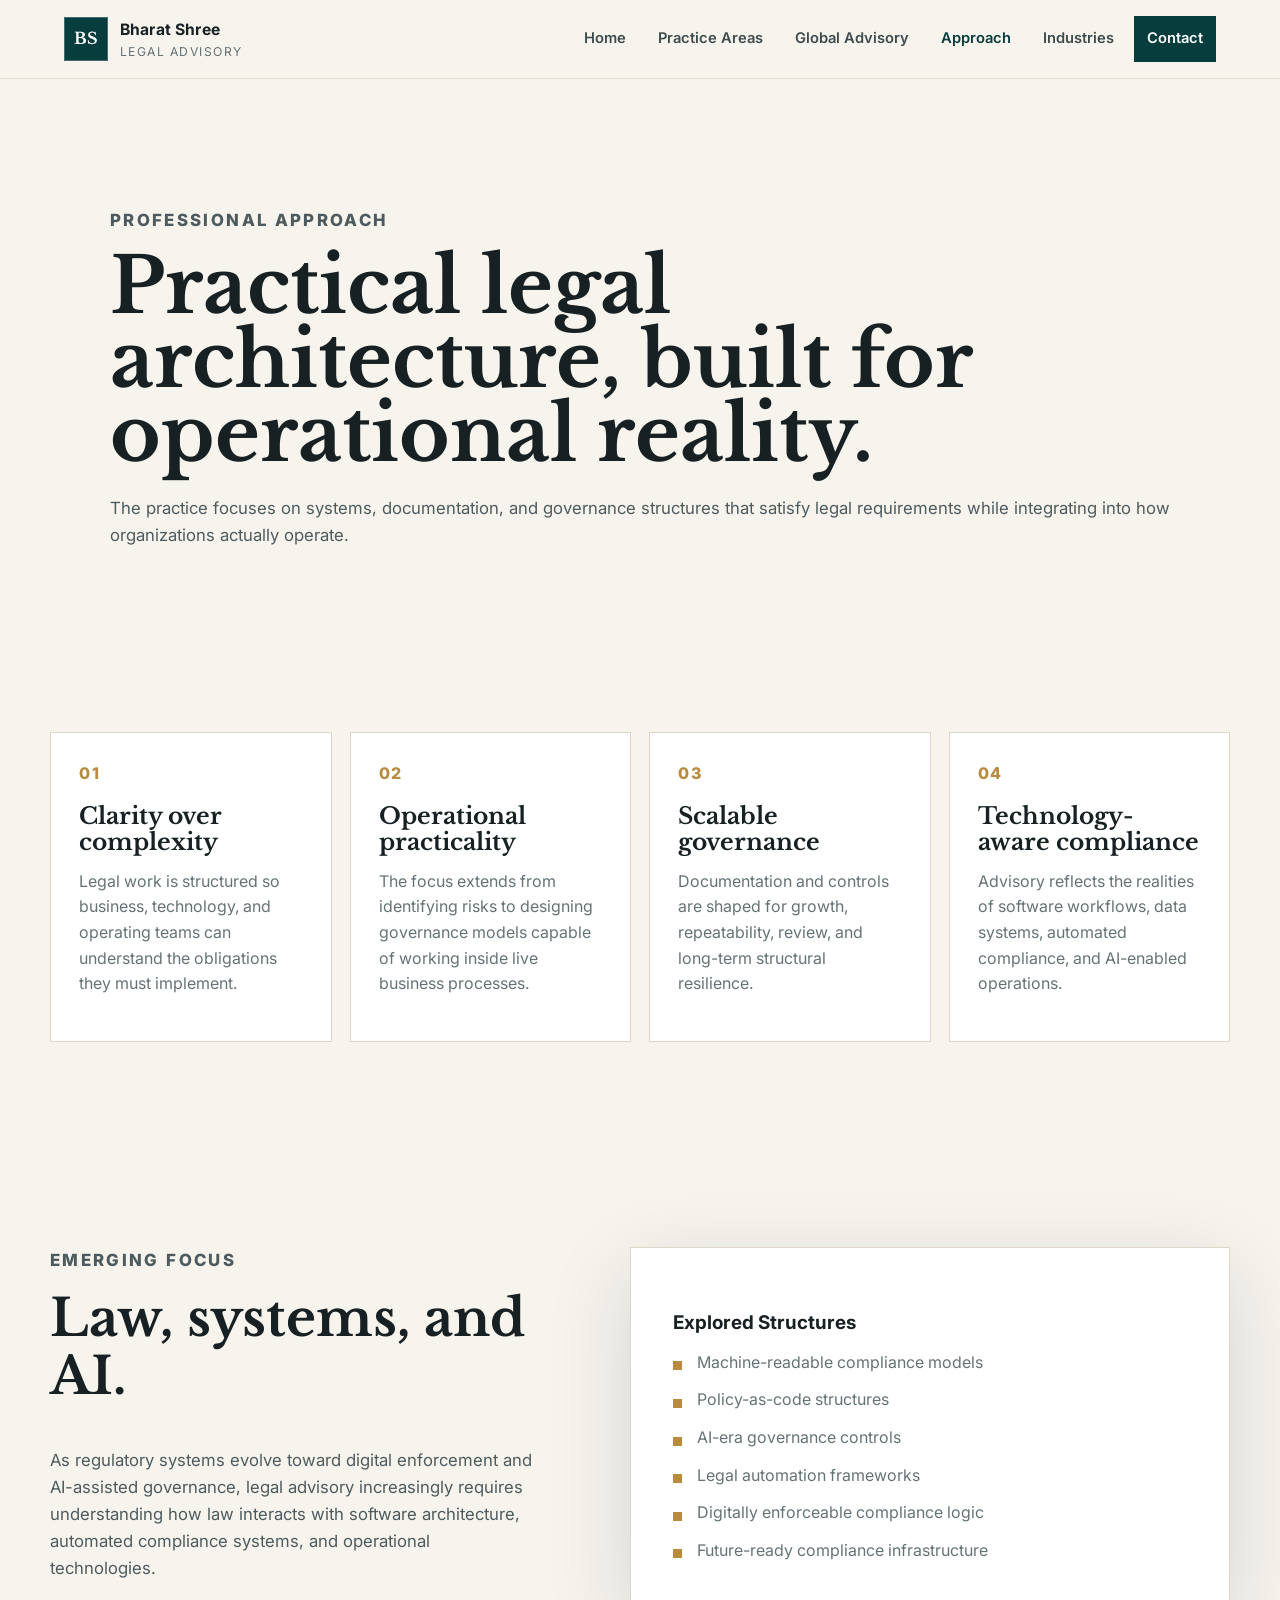
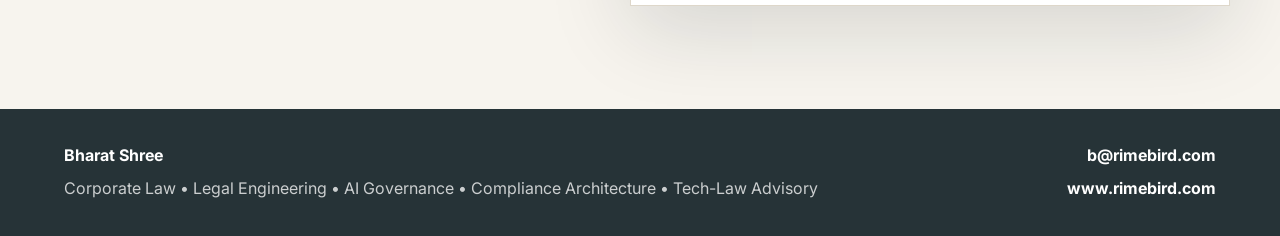
==== approach.html @ 2cadc12c "Add files via upload" ====
<!DOCTYPE html>
<html lang="en">
<head>
  <meta charset="UTF-8">
  <meta name="viewport" content="width=device-width, initial-scale=1.0">
  <title>Professional Approach | Bharat Shree</title>
  <meta name="description" content="Practical legal architecture, scalable governance, technology-aware compliance, and law, systems, and AI advisory.">
  <link rel="preconnect" href="https://fonts.googleapis.com">
  <link rel="preconnect" href="https://fonts.gstatic.com" crossorigin>
  <link href="https://fonts.googleapis.com/css2?family=Inter:wght@400;500;600;700;800&family=Libre+Baskerville:wght@400;700&display=swap" rel="stylesheet">
  <link rel="stylesheet" href="styles.css">
</head>
<body>
  <header class="site-header">
    <a class="brand" href="index.html"><span class="brand-mark">BS</span><span><strong>Bharat Shree</strong><small>Legal Advisory</small></span></a>
    <button class="nav-toggle" type="button" aria-expanded="false" aria-controls="site-nav"><span></span><span></span><span></span></button>
    <nav class="site-nav" id="site-nav" aria-label="Primary navigation">
      <a href="index.html">Home</a><a href="practice-areas.html">Practice Areas</a><a href="global-advisory.html">Global Advisory</a><a class="active" href="approach.html">Approach</a><a href="industries.html">Industries</a><a class="nav-cta" href="contact.html">Contact</a>
    </nav>
  </header>

  <main>
    <section class="page-hero">
      <p class="eyebrow">Professional Approach</p>
      <h1>Practical legal architecture, built for operational reality.</h1>
      <p>The practice focuses on systems, documentation, and governance structures that satisfy legal requirements while integrating into how organizations actually operate.</p>
    </section>

    <section class="section principle-grid">
      <div class="principle"><span>01</span><h2>Clarity over complexity</h2><p>Legal work is structured so business, technology, and operating teams can understand the obligations they must implement.</p></div>
      <div class="principle"><span>02</span><h2>Operational practicality</h2><p>The focus extends from identifying risks to designing governance models capable of working inside live business processes.</p></div>
      <div class="principle"><span>03</span><h2>Scalable governance</h2><p>Documentation and controls are shaped for growth, repeatability, review, and long-term structural resilience.</p></div>
      <div class="principle"><span>04</span><h2>Technology-aware compliance</h2><p>Advisory reflects the realities of software workflows, data systems, automated compliance, and AI-enabled operations.</p></div>
    </section>

    <section class="section two-column">
      <div class="text-block">
        <p class="section-kicker">Emerging Focus</p>
        <h2>Law, systems, and AI.</h2>
        <p>As regulatory systems evolve toward digital enforcement and AI-assisted governance, legal advisory increasingly requires understanding how law interacts with software architecture, automated compliance systems, and operational technologies.</p>
      </div>
      <div class="framework-card">
        <h3>Explored Structures</h3>
        <ul class="check-list compact">
          <li>Machine-readable compliance models</li>
          <li>Policy-as-code structures</li>
          <li>AI-era governance controls</li>
          <li>Legal automation frameworks</li>
          <li>Digitally enforceable compliance logic</li>
          <li>Future-ready compliance infrastructure</li>
        </ul>
      </div>
    </section>
  </main>

  <footer class="site-footer">
    <div><strong>Bharat Shree</strong><p>Corporate Law &bull; Legal Engineering &bull; AI Governance &bull; Compliance Architecture &bull; Tech-Law Advisory</p></div>
    <div class="footer-links"><a href="mailto:b@rimebird.com">b@rimebird.com</a><a href="http://www.rimebird.com">www.rimebird.com</a></div>
  </footer>
  <script src="script.js"></script>
</body>
</html>
---- styles.css ----
:root {
  --ink: #172022;
  --muted: #667376;
  --paper: #f7f4ee;
  --surface: #ffffff;
  --line: #ded7ca;
  --teal: #0d5a57;
  --teal-dark: #073e3d;
  --gold: #b98b3f;
  --slate: #263337;
  --shadow: 0 24px 80px rgba(15, 29, 32, 0.14);
}

* {
  box-sizing: border-box;
}

html {
  scroll-behavior: smooth;
}

body {
  margin: 0;
  font-family: "Inter", Arial, sans-serif;
  color: var(--ink);
  background: var(--paper);
  line-height: 1.6;
}

a {
  color: inherit;
  text-decoration: none;
}

p, h1, h2, h3 {
  margin-top: 0;
}

.site-header {
  position: sticky;
  top: 0;
  z-index: 20;
  display: flex;
  align-items: center;
  justify-content: space-between;
  gap: 24px;
  padding: 16px clamp(20px, 5vw, 64px);
  background: rgba(247, 244, 238, 0.94);
  border-bottom: 1px solid rgba(222, 215, 202, 0.8);
  backdrop-filter: blur(16px);
}

.brand {
  display: flex;
  align-items: center;
  gap: 12px;
  min-width: max-content;
}

.brand-mark {
  display: grid;
  place-items: center;
  width: 44px;
  height: 44px;
  color: #fff;
  background: var(--teal-dark);
  border: 1px solid rgba(255, 255, 255, 0.24);
  font-family: "Libre Baskerville", Georgia, serif;
  font-weight: 700;
}

.brand strong {
  display: block;
  font-size: 0.98rem;
  letter-spacing: 0.01em;
}

.brand small {
  display: block;
  color: var(--muted);
  font-size: 0.76rem;
  text-transform: uppercase;
  letter-spacing: 0.12em;
}

.site-nav {
  display: flex;
  align-items: center;
  gap: 8px;
}

.site-nav a {
  padding: 10px 12px;
  color: #3f4c4e;
  font-size: 0.92rem;
  font-weight: 600;
}

.site-nav a:hover,
.site-nav a.active {
  color: var(--teal-dark);
}

.site-nav .nav-cta {
  color: #fff;
  background: var(--teal-dark);
  border: 1px solid var(--teal-dark);
}

.site-nav .nav-cta:hover,
.site-nav .nav-cta.active {
  color: #fff;
  background: var(--teal);
}

.nav-toggle {
  display: none;
  width: 42px;
  height: 42px;
  padding: 10px;
  border: 1px solid var(--line);
  background: transparent;
}

.nav-toggle span {
  display: block;
  height: 2px;
  margin: 5px 0;
  background: var(--ink);
}

.hero {
  position: relative;
  min-height: calc(100vh - 78px);
  display: flex;
  align-items: center;
  padding: clamp(64px, 9vw, 120px) clamp(20px, 5vw, 72px);
  overflow: hidden;
  color: #fff;
}

.hero-media,
.hero-overlay {
  position: absolute;
  inset: 0;
}

.hero-media {
  background: url("assets/legal-tech-hero.png") center right / cover no-repeat;
  transform: scale(1.02);
}

.hero-overlay {
  background:
    linear-gradient(90deg, rgba(7, 22, 24, 0.92) 0%, rgba(7, 26, 29, 0.78) 38%, rgba(7, 26, 29, 0.38) 68%, rgba(7, 26, 29, 0.24) 100%),
    linear-gradient(0deg, rgba(7, 26, 29, 0.44), rgba(7, 26, 29, 0.06));
}

.hero-content {
  position: relative;
  width: min(720px, 100%);
}

.eyebrow,
.section-kicker {
  color: var(--gold);
  font-size: 0.78rem;
  font-weight: 800;
  letter-spacing: 0.14em;
  text-transform: uppercase;
}

.hero h1,
.page-hero h1,
.contact-hero h1 {
  margin-bottom: 24px;
  font-family: "Libre Baskerville", Georgia, serif;
  font-size: clamp(3.2rem, 8vw, 7.2rem);
  line-height: 0.96;
  letter-spacing: 0;
}

.hero-copy {
  max-width: 650px;
  color: rgba(255, 255, 255, 0.84);
  font-size: clamp(1.08rem, 2vw, 1.32rem);
}

.hero-actions {
  display: flex;
  flex-wrap: wrap;
  gap: 14px;
  margin-top: 34px;
}

.button {
  display: inline-flex;
  align-items: center;
  justify-content: center;
  min-height: 48px;
  padding: 13px 20px;
  border: 1px solid rgba(255, 255, 255, 0.34);
  font-weight: 700;
}

.button.primary {
  color: var(--ink);
  background: #fff;
}

.button.secondary {
  color: #fff;
  background: rgba(255, 255, 255, 0.08);
}

.section {
  width: min(1180px, calc(100% - 40px));
  margin: 0 auto;
  padding: clamp(64px, 8vw, 104px) 0;
}

.intro-grid,
.split-panel,
.two-column {
  display: grid;
  grid-template-columns: 0.9fr 1.1fr;
  gap: clamp(36px, 7vw, 96px);
  align-items: start;
}

h2 {
  font-family: "Libre Baskerville", Georgia, serif;
  font-size: clamp(2rem, 4vw, 3.4rem);
  line-height: 1.12;
  letter-spacing: 0;
}

.lead-stack p,
.text-block p,
.page-hero p {
  color: #4e5b5e;
  font-size: 1.05rem;
}

.band {
  background: #fffaf0;
  border-top: 1px solid var(--line);
  border-bottom: 1px solid var(--line);
}

.section-heading {
  max-width: 780px;
  margin-bottom: 38px;
}

.capability-grid {
  display: grid;
  grid-template-columns: repeat(4, minmax(0, 1fr));
  gap: 18px;
}

.capability-card {
  min-height: 280px;
  padding: 26px;
  background: var(--surface);
  border: 1px solid var(--line);
  box-shadow: 0 12px 34px rgba(23, 32, 34, 0.05);
}

.capability-card span,
.number,
.principle span {
  color: var(--gold);
  font-weight: 800;
  letter-spacing: 0.12em;
}

.capability-card h3,
.snapshot h3,
.framework-card h3,
.contact-card p {
  margin: 18px 0 12px;
  font-size: 1.18rem;
}

.capability-card p,
.snapshot li,
.framework-card li,
.principle p,
.practice-detail li {
  color: var(--muted);
}

.quote-block {
  padding-left: 24px;
  border-left: 4px solid var(--gold);
}

.quote-block h2 {
  font-size: clamp(1.65rem, 3.2vw, 2.8rem);
}

.quote-block p {
  color: var(--teal);
  font-weight: 800;
  text-transform: uppercase;
  letter-spacing: 0.12em;
}

.snapshot,
.framework-card,
.contact-card {
  padding: clamp(28px, 4vw, 42px);
  background: var(--surface);
  border: 1px solid var(--line);
  box-shadow: var(--shadow);
}

.check-list {
  display: grid;
  gap: 12px;
  margin: 0 0 26px;
  padding: 0;
  list-style: none;
}

.check-list li {
  position: relative;
  padding-left: 24px;
}

.check-list li::before {
  content: "";
  position: absolute;
  left: 0;
  top: 0.72em;
  width: 9px;
  height: 9px;
  background: var(--gold);
}

.check-list.compact {
  margin-bottom: 0;
}

.text-link {
  color: var(--teal-dark);
  font-weight: 800;
  border-bottom: 2px solid var(--gold);
}

.page-hero {
  width: min(1060px, calc(100% - 40px));
  margin: 0 auto;
  padding: clamp(72px, 10vw, 132px) 0 clamp(36px, 6vw, 64px);
}

.page-hero.narrow {
  max-width: 920px;
}

.page-hero h1,
.contact-hero h1 {
  color: var(--ink);
  font-size: clamp(2.6rem, 6vw, 5.4rem);
}

.practice-list {
  display: grid;
  gap: 22px;
  padding-top: 30px;
}

.practice-detail {
  display: grid;
  grid-template-columns: 0.9fr 1.1fr;
  gap: 36px;
  padding: clamp(28px, 4vw, 44px);
  background: var(--surface);
  border: 1px solid var(--line);
}

.practice-detail h2 {
  margin: 8px 0 14px;
  font-size: clamp(1.8rem, 3vw, 2.6rem);
}

.practice-detail ul {
  margin: 0;
  padding-left: 20px;
}

.practice-detail li + li {
  margin-top: 10px;
}

.principle-grid {
  display: grid;
  grid-template-columns: repeat(4, minmax(0, 1fr));
  gap: 18px;
}

.principle {
  padding: 28px;
  background: #fff;
  border: 1px solid var(--line);
}

.principle h2 {
  margin: 16px 0 14px;
  font-size: 1.45rem;
}

.tag-cloud,
.industry-grid {
  display: grid;
  grid-template-columns: repeat(5, minmax(0, 1fr));
  gap: 12px;
}

.tag-cloud span,
.industry-grid div {
  display: flex;
  align-items: center;
  min-height: 72px;
  padding: 16px 18px;
  background: #fff;
  border: 1px solid var(--line);
  color: #445053;
  font-weight: 700;
}

.industry-grid {
  grid-template-columns: repeat(3, minmax(0, 1fr));
}

.contact-hero {
  width: min(1120px, calc(100% - 40px));
  min-height: calc(100vh - 192px);
  margin: 0 auto;
  padding: clamp(72px, 10vw, 132px) 0;
  display: grid;
  grid-template-columns: 1fr 420px;
  gap: clamp(36px, 7vw, 86px);
  align-items: center;
}

.contact-card p {
  margin-bottom: 4px;
  color: var(--gold);
  font-weight: 800;
  text-transform: uppercase;
  letter-spacing: 0.12em;
}

.contact-card a {
  display: block;
  margin-bottom: 24px;
  color: var(--teal-dark);
  font-size: 1.35rem;
  font-weight: 800;
  overflow-wrap: anywhere;
}

.site-footer {
  display: flex;
  justify-content: space-between;
  gap: 28px;
  padding: 34px clamp(20px, 5vw, 64px);
  color: rgba(255, 255, 255, 0.76);
  background: var(--slate);
}

.site-footer strong {
  color: #fff;
}

.site-footer p {
  margin: 8px 0 0;
  max-width: 760px;
}

.footer-links {
  display: grid;
  align-content: center;
  gap: 8px;
  text-align: right;
  color: #fff;
  font-weight: 700;
}

@media (max-width: 980px) {
  .nav-toggle {
    display: block;
  }

  .site-nav {
    position: absolute;
    top: 77px;
    left: 0;
    right: 0;
    display: none;
    flex-direction: column;
    align-items: stretch;
    padding: 14px 20px 22px;
    background: var(--paper);
    border-bottom: 1px solid var(--line);
  }

  .site-nav.open {
    display: flex;
  }

  .site-nav a {
    padding: 13px 10px;
  }

  .capability-grid,
  .principle-grid,
  .tag-cloud,
  .industry-grid {
    grid-template-columns: repeat(2, minmax(0, 1fr));
  }

  .intro-grid,
  .split-panel,
  .two-column,
  .practice-detail,
  .contact-hero {
    grid-template-columns: 1fr;
  }

  .contact-hero {
    min-height: auto;
  }
}

@media (max-width: 640px) {
  .site-header {
    padding: 14px 16px;
  }

  .brand small {
    font-size: 0.68rem;
  }

  .hero {
    min-height: 760px;
    padding: 86px 20px 56px;
    align-items: flex-end;
  }

  .hero-overlay {
    background: linear-gradient(0deg, rgba(7, 22, 24, 0.96) 0%, rgba(7, 22, 24, 0.78) 56%, rgba(7, 22, 24, 0.28) 100%);
  }

  .hero-actions,
  .button {
    width: 100%;
  }

  .capability-grid,
  .principle-grid,
  .tag-cloud,
  .industry-grid {
    grid-template-columns: 1fr;
  }

  .site-footer {
    display: block;
  }

  .footer-links {
    margin-top: 22px;
    text-align: left;
  }
}
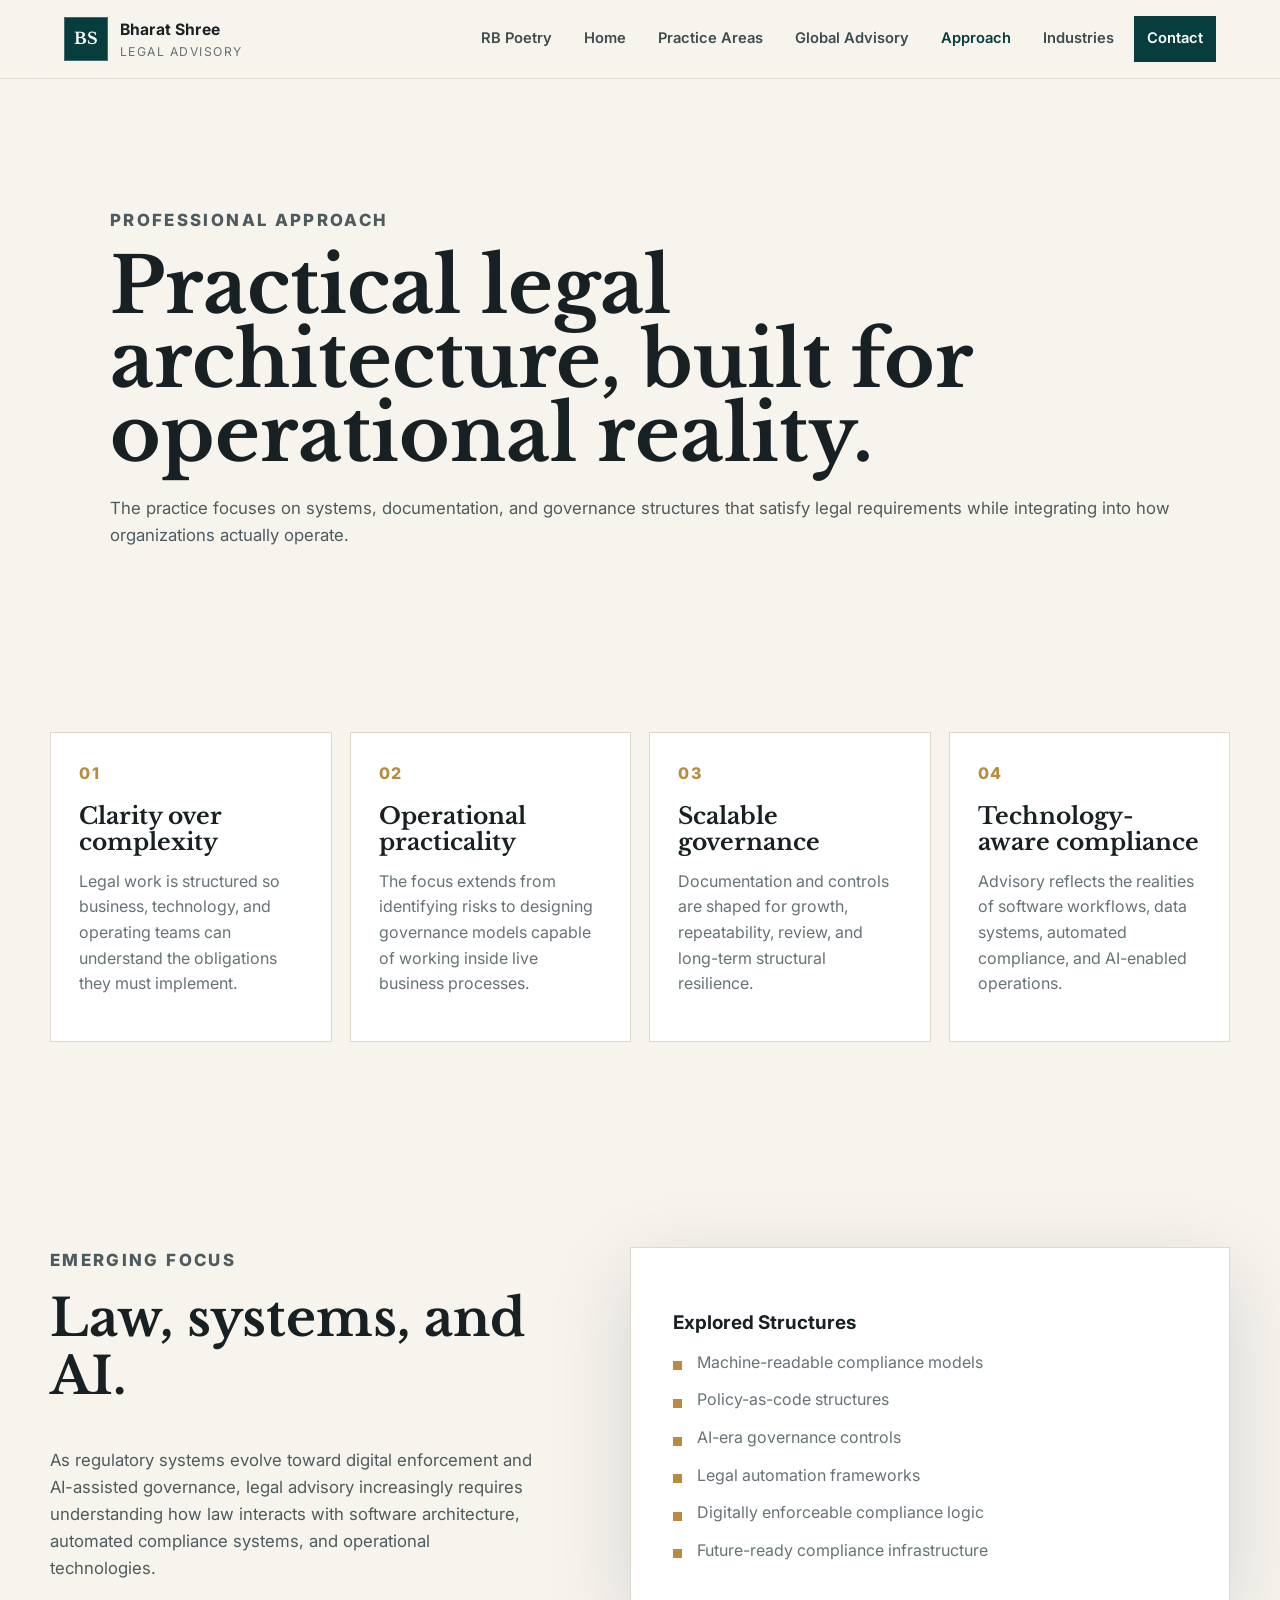
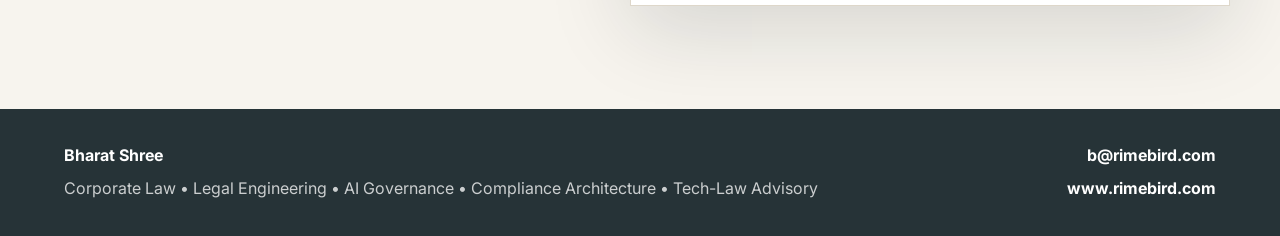
==== commit ac446129: "Update approach.html" ====
--- a/approach.html
+++ b/approach.html
@@ -15,7 +15,7 @@
     <a class="brand" href="index.html"><span class="brand-mark">BS</span><span><strong>Bharat Shree</strong><small>Legal Advisory</small></span></a>
     <button class="nav-toggle" type="button" aria-expanded="false" aria-controls="site-nav"><span></span><span></span><span></span></button>
     <nav class="site-nav" id="site-nav" aria-label="Primary navigation">
-      <a href="index.html">Home</a><a href="practice-areas.html">Practice Areas</a><a href="global-advisory.html">Global Advisory</a><a class="active" href="approach.html">Approach</a><a href="industries.html">Industries</a><a class="nav-cta" href="contact.html">Contact</a>
+      <a href="https://www.rimebird.com/">RB Poetry</a><a href="index.html">Home</a><a href="practice-areas.html">Practice Areas</a><a href="global-advisory.html">Global Advisory</a><a class="active" href="approach.html">Approach</a><a href="industries.html">Industries</a><a class="nav-cta" href="contact.html">Contact</a>
     </nav>
   </header>
 
--- a/styles.css
+++ b/styles.css
@@ -146,7 +146,7 @@
 }
 
 .hero-media {
-  background: url("assets/legal-tech-hero.png") center right / cover no-repeat;
+  background: url("legal-tech-hero.png") center right / cover no-repeat;
   transform: scale(1.02);
 }
 
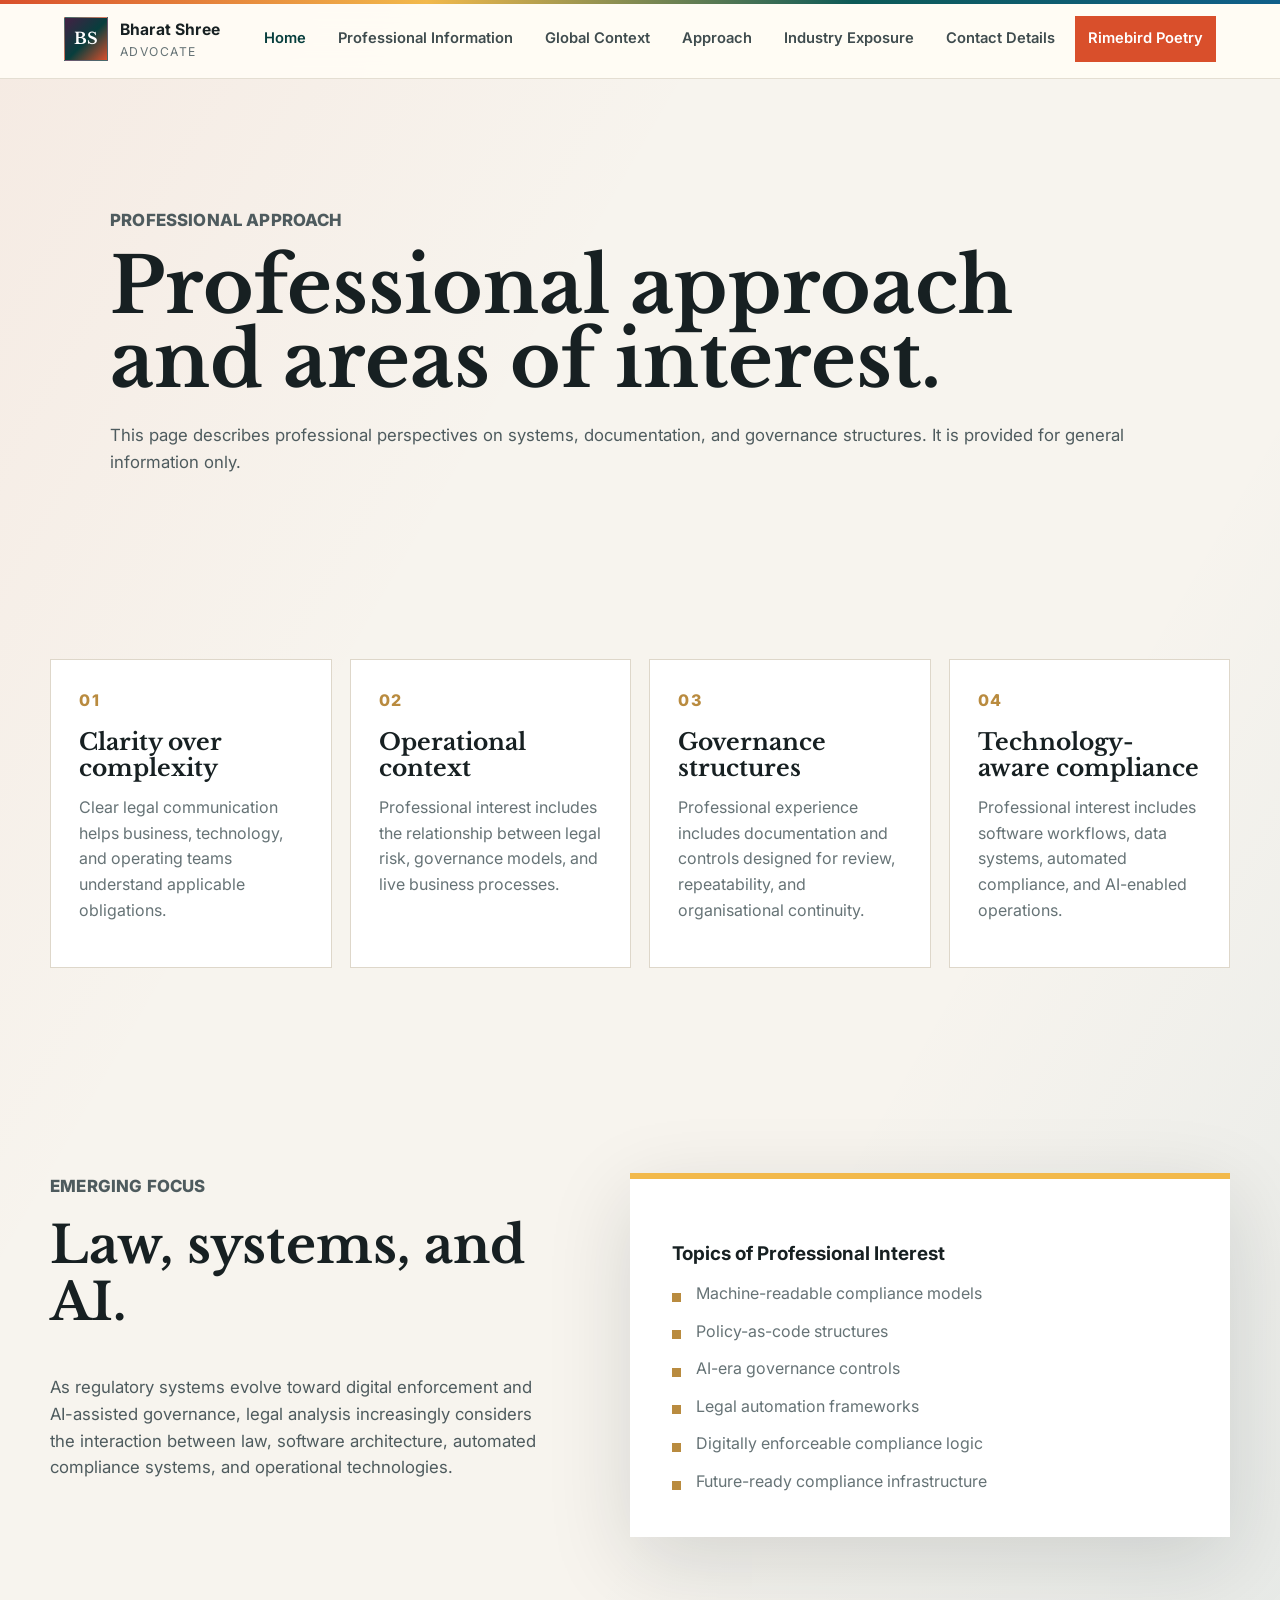
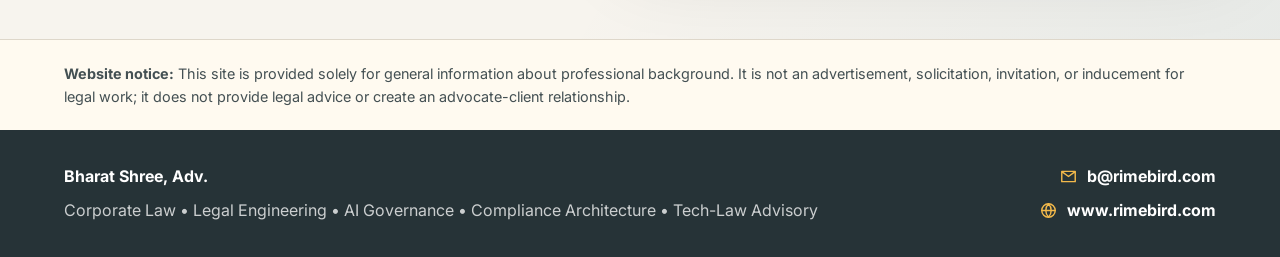
==== commit 6f92436b: "Add files via upload" ====
--- a/approach.html
+++ b/approach.html
@@ -4,7 +4,7 @@
   <meta charset="UTF-8">
   <meta name="viewport" content="width=device-width, initial-scale=1.0">
   <title>Professional Approach | Bharat Shree</title>
-  <meta name="description" content="Practical legal architecture, scalable governance, technology-aware compliance, and law, systems, and AI advisory.">
+  <meta name="description" content="Informational professional profile of Bharat Shree. Not an advertisement or solicitation for legal work.">
   <link rel="preconnect" href="https://fonts.googleapis.com">
   <link rel="preconnect" href="https://fonts.gstatic.com" crossorigin>
   <link href="https://fonts.googleapis.com/css2?family=Inter:wght@400;500;600;700;800&family=Libre+Baskerville:wght@400;700&display=swap" rel="stylesheet">
@@ -12,35 +12,41 @@
 </head>
 <body>
   <header class="site-header">
-    <a class="brand" href="index.html"><span class="brand-mark">BS</span><span><strong>Bharat Shree</strong><small>Legal Advisory</small></span></a>
+    <a class="brand" href="index.html"><span class="brand-mark">BS</span><span><strong>Bharat Shree</strong><small>Advocate</small></span></a>
     <button class="nav-toggle" type="button" aria-expanded="false" aria-controls="site-nav"><span></span><span></span><span></span></button>
-    <nav class="site-nav" id="site-nav" aria-label="Primary navigation">
-      <a href="https://www.rimebird.com/">RB Poetry</a><a href="index.html">Home</a><a href="practice-areas.html">Practice Areas</a><a href="global-advisory.html">Global Advisory</a><a class="active" href="approach.html">Approach</a><a href="industries.html">Industries</a><a class="nav-cta" href="contact.html">Contact</a>
+       <nav class="site-nav" id="site-nav" aria-label="Primary navigation">
+      <a class="active" href="index.html">Home</a>
+      <a href="practice-areas.html">Professional Information</a>
+      <a href="global-advisory.html">Global Context</a>
+      <a href="approach.html">Approach</a>
+      <a href="industries.html">Industry Exposure</a>
+      <a href="contact.html">Contact Details</a>
+	  <a class="nav-cta" href="https://www.rimebird.com/">Rimebird Poetry</a>
     </nav>
   </header>
 
   <main>
     <section class="page-hero">
       <p class="eyebrow">Professional Approach</p>
-      <h1>Practical legal architecture, built for operational reality.</h1>
-      <p>The practice focuses on systems, documentation, and governance structures that satisfy legal requirements while integrating into how organizations actually operate.</p>
+      <h1>Professional approach and areas of interest.</h1>
+      <p>This page describes professional perspectives on systems, documentation, and governance structures. It is provided for general information only.</p>
     </section>
 
     <section class="section principle-grid">
-      <div class="principle"><span>01</span><h2>Clarity over complexity</h2><p>Legal work is structured so business, technology, and operating teams can understand the obligations they must implement.</p></div>
-      <div class="principle"><span>02</span><h2>Operational practicality</h2><p>The focus extends from identifying risks to designing governance models capable of working inside live business processes.</p></div>
-      <div class="principle"><span>03</span><h2>Scalable governance</h2><p>Documentation and controls are shaped for growth, repeatability, review, and long-term structural resilience.</p></div>
-      <div class="principle"><span>04</span><h2>Technology-aware compliance</h2><p>Advisory reflects the realities of software workflows, data systems, automated compliance, and AI-enabled operations.</p></div>
+      <div class="principle"><span>01</span><h2>Clarity over complexity</h2><p>Clear legal communication helps business, technology, and operating teams understand applicable obligations.</p></div>
+      <div class="principle"><span>02</span><h2>Operational context</h2><p>Professional interest includes the relationship between legal risk, governance models, and live business processes.</p></div>
+      <div class="principle"><span>03</span><h2>Governance structures</h2><p>Professional experience includes documentation and controls designed for review, repeatability, and organisational continuity.</p></div>
+      <div class="principle"><span>04</span><h2>Technology-aware compliance</h2><p>Professional interest includes software workflows, data systems, automated compliance, and AI-enabled operations.</p></div>
     </section>
 
     <section class="section two-column">
       <div class="text-block">
         <p class="section-kicker">Emerging Focus</p>
         <h2>Law, systems, and AI.</h2>
-        <p>As regulatory systems evolve toward digital enforcement and AI-assisted governance, legal advisory increasingly requires understanding how law interacts with software architecture, automated compliance systems, and operational technologies.</p>
+        <p>As regulatory systems evolve toward digital enforcement and AI-assisted governance, legal analysis increasingly considers the interaction between law, software architecture, automated compliance systems, and operational technologies.</p>
       </div>
       <div class="framework-card">
-        <h3>Explored Structures</h3>
+        <h3>Topics of Professional Interest</h3>
         <ul class="check-list compact">
           <li>Machine-readable compliance models</li>
           <li>Policy-as-code structures</li>
@@ -53,9 +59,24 @@
     </section>
   </main>
 
+  <section class="site-notice" aria-label="Website notice">
+    <p><strong>Website notice:</strong> This site is provided solely for general information about professional background. It is not an advertisement, solicitation, invitation, or inducement for legal work; it does not provide legal advice or create an advocate-client relationship.</p>
+  </section>
   <footer class="site-footer">
-    <div><strong>Bharat Shree</strong><p>Corporate Law &bull; Legal Engineering &bull; AI Governance &bull; Compliance Architecture &bull; Tech-Law Advisory</p></div>
-    <div class="footer-links"><a href="mailto:b@rimebird.com">b@rimebird.com</a><a href="http://www.rimebird.com">www.rimebird.com</a></div>
+    <div>
+      <strong>Bharat Shree, Adv.</strong>
+      <p>Corporate Law &bull; Legal Engineering &bull; AI Governance &bull; Compliance Architecture &bull; Tech-Law Advisory</p>
+    </div>
+    <div class="footer-links">
+      <a class="footer-contact-link" href="mailto:b@rimebird.com" aria-label="Email Bharat Shree at b@rimebird.com">
+        <svg viewBox="0 0 24 24" aria-hidden="true" focusable="false"><path d="M3.5 5.5h17v13h-17zM4.5 6.5 12 12l7.5-5.5"/></svg>
+        <span>b@rimebird.com</span>
+      </a>
+      <a class="footer-contact-link" href="https://www.rimebird.com" aria-label="Visit www.rimebird.com">
+        <svg viewBox="0 0 24 24" aria-hidden="true" focusable="false"><circle cx="12" cy="12" r="8.5"/><path d="M3.5 12h17M12 3.5c2.3 2.4 3.4 5.2 3.4 8.5S14.3 18.1 12 20.5C9.7 18.1 8.6 15.3 8.6 12S9.7 5.9 12 3.5Z"/></svg>
+        <span>www.rimebird.com</span>
+      </a>
+    </div>
   </footer>
   <script src="script.js"></script>
 </body>
--- a/styles.css
+++ b/styles.css
@@ -7,6 +7,10 @@
   --teal: #0d5a57;
   --teal-dark: #073e3d;
   --gold: #b98b3f;
+  --coral: #d94f2b;
+  --plum: #442044;
+  --amber: #f2b94b;
+  --blue: #0f5f8a;
   --slate: #263337;
   --shadow: 0 24px 80px rgba(15, 29, 32, 0.14);
 }
@@ -23,7 +27,10 @@
   margin: 0;
   font-family: "Inter", Arial, sans-serif;
   color: var(--ink);
-  background: var(--paper);
+  background:
+    linear-gradient(120deg, rgba(217, 79, 43, 0.06), transparent 32%),
+    linear-gradient(300deg, rgba(15, 95, 138, 0.08), transparent 36%),
+    var(--paper);
   line-height: 1.6;
 }
 
@@ -45,9 +52,19 @@
   justify-content: space-between;
   gap: 24px;
   padding: 16px clamp(20px, 5vw, 64px);
-  background: rgba(247, 244, 238, 0.94);
+  background: rgba(255, 252, 245, 0.94);
   border-bottom: 1px solid rgba(222, 215, 202, 0.8);
   backdrop-filter: blur(16px);
+}
+
+.site-header::before {
+  content: "";
+  position: absolute;
+  left: 0;
+  right: 0;
+  top: 0;
+  height: 4px;
+  background: linear-gradient(90deg, var(--coral), var(--amber), var(--teal), var(--blue));
 }
 
 .brand {
@@ -63,7 +80,7 @@
   width: 44px;
   height: 44px;
   color: #fff;
-  background: var(--teal-dark);
+  background: linear-gradient(135deg, var(--plum), var(--teal-dark) 52%, var(--coral));
   border: 1px solid rgba(255, 255, 255, 0.24);
   font-family: "Libre Baskerville", Georgia, serif;
   font-weight: 700;
@@ -103,8 +120,8 @@
 
 .site-nav .nav-cta {
   color: #fff;
-  background: var(--teal-dark);
-  border: 1px solid var(--teal-dark);
+  background: var(--coral);
+  border: 1px solid var(--coral);
 }
 
 .site-nav .nav-cta:hover,
@@ -137,6 +154,7 @@
   padding: clamp(64px, 9vw, 120px) clamp(20px, 5vw, 72px);
   overflow: hidden;
   color: #fff;
+  isolation: isolate;
 }
 
 .hero-media,
@@ -146,14 +164,29 @@
 }
 
 .hero-media {
-  background: url("legal-tech-hero.png") center right / cover no-repeat;
+  background: url("assets/legal-tech-hero.png") center right / cover no-repeat;
   transform: scale(1.02);
 }
 
 .hero-overlay {
   background:
-    linear-gradient(90deg, rgba(7, 22, 24, 0.92) 0%, rgba(7, 26, 29, 0.78) 38%, rgba(7, 26, 29, 0.38) 68%, rgba(7, 26, 29, 0.24) 100%),
-    linear-gradient(0deg, rgba(7, 26, 29, 0.44), rgba(7, 26, 29, 0.06));
+    radial-gradient(circle at 82% 18%, rgba(242, 185, 75, 0.22), transparent 24%),
+    radial-gradient(circle at 22% 80%, rgba(217, 79, 43, 0.26), transparent 27%),
+    linear-gradient(90deg, rgba(25, 13, 32, 0.94) 0%, rgba(7, 48, 52, 0.82) 42%, rgba(7, 26, 29, 0.42) 72%, rgba(7, 26, 29, 0.28) 100%),
+    linear-gradient(0deg, rgba(7, 26, 29, 0.48), rgba(7, 26, 29, 0.06));
+}
+
+.hero::after {
+  content: "";
+  position: absolute;
+  right: clamp(20px, 5vw, 72px);
+  bottom: clamp(20px, 5vw, 60px);
+  width: min(420px, 38vw);
+  height: 12px;
+  z-index: 1;
+  background: linear-gradient(90deg, var(--coral), var(--amber), var(--teal));
+  box-shadow: 0 18px 60px rgba(217, 79, 43, 0.35);
+  display: none;
 }
 
 .hero-content {
@@ -163,19 +196,20 @@
 
 .eyebrow,
 .section-kicker {
-  color: var(--gold);
-  font-size: 0.78rem;
-  font-weight: 800;
-  letter-spacing: 0.14em;
-  text-transform: uppercase;
+    color: var(--coral);
+    font-size: 26px;
+    font-weight: 800;
+    letter-spacing: 0.01em;
+    text-transform: uppercase;
 }
 
 .hero h1,
+.hero h2,
 .page-hero h1,
 .contact-hero h1 {
   margin-bottom: 24px;
   font-family: "Libre Baskerville", Georgia, serif;
-  font-size: clamp(3.2rem, 8vw, 7.2rem);
+  font-size: 81px;
   line-height: 0.96;
   letter-spacing: 0;
 }
@@ -184,6 +218,8 @@
   max-width: 650px;
   color: rgba(255, 255, 255, 0.84);
   font-size: clamp(1.08rem, 2vw, 1.32rem);
+  border-left: 4px solid var(--amber);
+  padding-left: 20px;
 }
 
 .hero-actions {
@@ -204,13 +240,14 @@
 }
 
 .button.primary {
-  color: var(--ink);
-  background: #fff;
+  color: #fff;
+  background: var(--coral);
+  border-color: var(--coral);
 }
 
 .button.secondary {
   color: #fff;
-  background: rgba(255, 255, 255, 0.08);
+  background: rgba(255, 255, 255, 0.12);
 }
 
 .section {
@@ -243,9 +280,20 @@
 }
 
 .band {
-  background: #fffaf0;
-  border-top: 1px solid var(--line);
-  border-bottom: 1px solid var(--line);
+  background:
+    linear-gradient(120deg, rgba(68, 32, 68, 0.96), rgba(7, 62, 61, 0.94)),
+    #fffaf0;
+  border-top: 0;
+  border-bottom: 0;
+  color: #fff;
+}
+
+.band .section-kicker {
+  color: var(--amber);
+}
+
+.band h2 {
+  color: #fff;
 }
 
 .section-heading {
@@ -263,8 +311,27 @@
   min-height: 280px;
   padding: 26px;
   background: var(--surface);
-  border: 1px solid var(--line);
-  box-shadow: 0 12px 34px rgba(23, 32, 34, 0.05);
+  border: 0;
+  border-top: 6px solid var(--coral);
+  box-shadow: 0 18px 44px rgba(7, 22, 24, 0.18);
+  transition: transform 180ms ease, box-shadow 180ms ease;
+}
+
+.capability-card:nth-child(2) {
+  border-top-color: var(--amber);
+}
+
+.capability-card:nth-child(3) {
+  border-top-color: var(--teal);
+}
+
+.capability-card:nth-child(4) {
+  border-top-color: var(--blue);
+}
+
+.capability-card:hover {
+  transform: translateY(-6px);
+  box-shadow: 0 26px 60px rgba(7, 22, 24, 0.24);
 }
 
 .capability-card span,
@@ -293,7 +360,7 @@
 
 .quote-block {
   padding-left: 24px;
-  border-left: 4px solid var(--gold);
+  border-left: 6px solid var(--coral);
 }
 
 .quote-block h2 {
@@ -301,7 +368,7 @@
 }
 
 .quote-block p {
-  color: var(--teal);
+  color: var(--coral);
   font-weight: 800;
   text-transform: uppercase;
   letter-spacing: 0.12em;
@@ -312,7 +379,8 @@
 .contact-card {
   padding: clamp(28px, 4vw, 42px);
   background: var(--surface);
-  border: 1px solid var(--line);
+  border: 0;
+  border-top: 6px solid var(--amber);
   box-shadow: var(--shadow);
 }
 
@@ -349,6 +417,69 @@
   border-bottom: 2px solid var(--gold);
 }
 
+.disclaimer-note {
+  padding: 18px 20px;
+  color: #3f4c4e;
+  background: #fffaf0;
+  border: 1px solid var(--line);
+}
+
+.disclaimer-modal {
+  position: fixed;
+  inset: 0;
+  z-index: 50;
+  display: grid;
+  place-items: center;
+  padding: 20px;
+  background:
+    linear-gradient(120deg, rgba(68, 32, 68, 0.88), rgba(7, 62, 61, 0.82)),
+    rgba(10, 19, 20, 0.72);
+}
+
+.disclaimer-modal[hidden] {
+  display: none;
+}
+
+.disclaimer-box {
+  width: min(720px, 100%);
+  padding: clamp(28px, 5vw, 46px);
+  background: #fffdf8;
+  border: 0;
+  border-top: 8px solid var(--coral);
+  box-shadow: var(--shadow);
+}
+
+.disclaimer-box h3 {
+  margin-bottom: 18px;
+  font-size: 21px !important;
+}
+
+.disclaimer-box p:not(.section-kicker) {
+  color: #4e5b5e;
+  text-align: justify;
+}
+
+.disclaimer-action-row {
+  display: flex;
+  align-items: center;
+  justify-content: space-between;
+  gap: 18px;
+  margin-top: 24px;
+  padding-top: 22px;
+  border-top: 1px solid var(--line);
+}
+
+.disclaimer-action-row span {
+  color: var(--teal-dark);
+  font-weight: 800;
+}
+
+.disclaimer-accept {
+  color: #fff;
+  background: var(--coral);
+  border-color: var(--coral);
+}
+
 .page-hero {
   width: min(1060px, calc(100% - 40px));
   margin: 0 auto;
@@ -471,13 +602,26 @@
   background: var(--slate);
 }
 
+.site-notice {
+  padding: 22px clamp(20px, 5vw, 64px);
+  color: #445053;
+  background: #fffaf0;
+  border-top: 1px solid var(--line);
+  font-size: 0.9rem;
+}
+
+.site-notice p {
+  width: min(1180px, 100%);
+  margin: 0 auto;
+}
+
 .site-footer strong {
   color: #fff;
 }
 
 .site-footer p {
   margin: 8px 0 0;
-  max-width: 760px;
+  max-width: 766px;
 }
 
 .footer-links {
@@ -487,6 +631,30 @@
   text-align: right;
   color: #fff;
   font-weight: 700;
+}
+
+.footer-contact-link {
+  display: inline-flex;
+  align-items: center;
+  justify-content: flex-end;
+  gap: 9px;
+}
+
+.footer-contact-link svg {
+  width: 19px;
+  height: 19px;
+  flex: 0 0 auto;
+  fill: none;
+  stroke: var(--amber);
+  stroke-linecap: round;
+  stroke-linejoin: round;
+  stroke-width: 1.8;
+}
+
+.footer-contact-link:hover span,
+.footer-contact-link:focus-visible span {
+  text-decoration: underline;
+  text-underline-offset: 4px;
 }
 
 @media (max-width: 980px) {
@@ -574,4 +742,8 @@
     margin-top: 22px;
     text-align: left;
   }
-}
+
+  .footer-contact-link {
+    justify-content: flex-start;
+  }
+}
